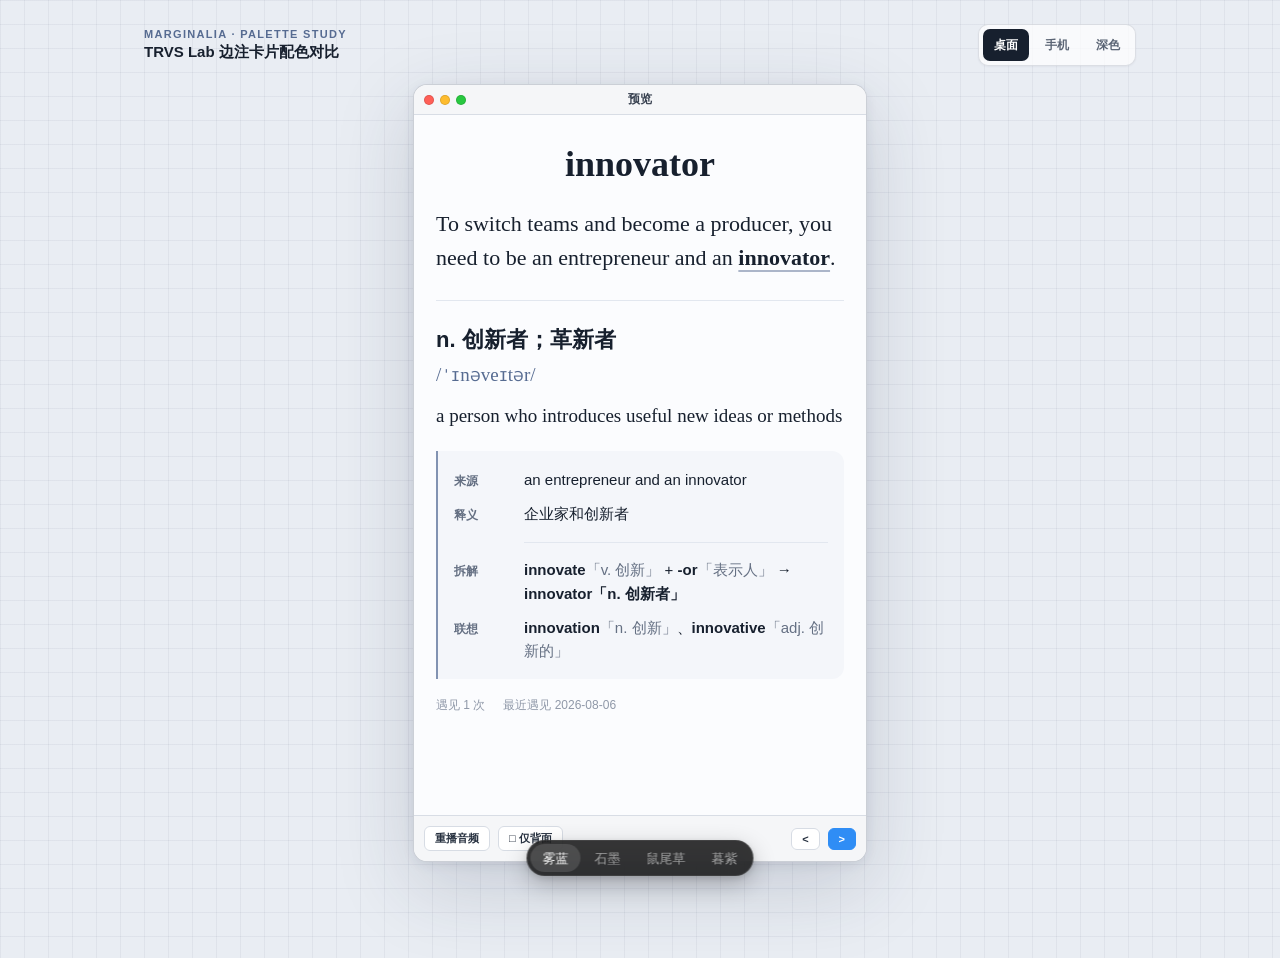
==== design-previews/trvs-lab-card-variants.html @ af43cc05 "feat: 升级词汇卡片视觉与交互体验 - 统一来源、释义、拆解和联想的边注布局并启用鼠尾草配色 - 优化跨端按钮状态、移动端间距、滚动条和背面入场动画 - 补充设计原型、模型合同测试与 Anki 使" ====
<!doctype html>
<html lang="zh-CN">
<head>
  <meta charset="utf-8">
  <meta name="viewport" content="width=device-width, initial-scale=1">
  <title>TRVS Lab · 边注卡片配色对比</title>
  <style>
    :root { --canvas:#e9edf3; --grid:rgba(80,94,118,.07); --ease:cubic-bezier(.23,1,.32,1); }
    * { box-sizing:border-box; }
    html, body { min-height:100%; scrollbar-width:none; -ms-overflow-style:none; }
    html::-webkit-scrollbar, body::-webkit-scrollbar { display:none; width:0; height:0; }
    body { margin:0; color:#17202e; background-color:var(--canvas); background-image:linear-gradient(var(--grid) 1px,transparent 1px),linear-gradient(90deg,var(--grid) 1px,transparent 1px); background-size:24px 24px; font-family:-apple-system,BlinkMacSystemFont,"Segoe UI",sans-serif; -webkit-font-smoothing:antialiased; }
    button { font:inherit; }
    .shell { width:min(100%,1040px); margin:auto; padding:24px 24px 96px; }
    .toolbar { display:flex; align-items:center; justify-content:space-between; gap:16px; margin-bottom:18px; }
    .kicker { margin:0 0 3px; color:#566b91; font-size:11px; font-weight:750; letter-spacing:.12em; text-transform:uppercase; }
    h1 { margin:0; font-size:15px; font-weight:650; }
    .controls { display:flex; gap:5px; padding:4px; border:1px solid rgba(101,112,131,.2); border-radius:10px; background:rgba(255,255,255,.72); box-shadow:0 1px 2px rgba(34,47,72,.05); }
    .control { min-height:32px; padding:0 11px; border:0; border-radius:7px; color:#5b6575; background:transparent; font-size:12px; font-weight:650; cursor:pointer; transition:transform 140ms var(--ease),color 140ms ease,background-color 140ms ease; }
    .control[aria-pressed="true"] { color:#fff; background:#17202e; }
    .control:active { transform:scale(.97); }
    #stage { display:grid; min-height:760px; place-items:start center; }
    .anki-window { width:454px; overflow:hidden; border:1px solid rgba(85,98,119,.3); border-radius:14px; background:#fff; box-shadow:0 24px 80px rgba(34,47,72,.18),0 3px 12px rgba(34,47,72,.08); }
    .anki-window.phone { width:390px; }
    .window-bar { position:relative; display:flex; height:30px; align-items:center; padding:0 10px; border-bottom:1px solid #d8dde5; background:#f5f6f8; }
    .lights { display:flex; gap:6px; }
    .lights i { width:10px; height:10px; border:1px solid rgba(0,0,0,.12); border-radius:50%; }
    .lights i:nth-child(1) { background:#ff5f57; } .lights i:nth-child(2) { background:#febc2e; } .lights i:nth-child(3) { background:#28c840; }
    .window-title { position:absolute; left:50%; color:#394251; font-size:12px; font-weight:650; transform:translateX(-50%); }
    .card { --ink:#17202e; --muted:#657083; --faint:#8f98a8; --line:#e2e7ef; --ipa:#566b91; --mark:rgba(76,96,137,.46); --rail:#8293b2; --note:#f4f6fa; --paper:#fbfcfe; min-height:700px; padding:29px 22px 32px; color:var(--ink); background:var(--paper); }
    .card.graphite { --ink:#202329; --muted:#666a72; --faint:#91949a; --line:#e1e2e4; --ipa:#62666e; --mark:rgba(65,70,78,.36); --rail:#9b9fa6; --note:#f5f5f5; --paper:#fcfcfb; }
    .card.sage { --ink:#1d2926; --muted:#61716c; --faint:#8b9995; --line:#dfe7e3; --ipa:#4f6f67; --mark:rgba(75,106,98,.42); --rail:#8ba49d; --note:#f1f6f4; --paper:#fbfdfc; }
    .card.dusk { --ink:#28232f; --muted:#706779; --faint:#9a92a3; --line:#e6e1e9; --ipa:#6e627e; --mark:rgba(106,92,123,.4); --rail:#a095ad; --note:#f6f3f7; --paper:#fdfbfd; }
    .dark .card { --ink:rgba(255,255,255,.9); --muted:rgba(235,240,250,.62); --faint:rgba(235,240,250,.48); --line:rgba(235,240,250,.13); --ipa:#9eacc7; --mark:rgba(158,172,199,.5); --rail:#7485a8; --note:rgba(158,172,199,.07); --paper:#171b22; }
    .dark .card.graphite { --ink:rgba(255,255,255,.9); --muted:rgba(238,239,242,.6); --faint:rgba(238,239,242,.46); --line:rgba(238,239,242,.12); --ipa:#a4a7ad; --mark:rgba(164,167,173,.45); --rail:#7d8188; --note:rgba(238,239,242,.055); --paper:#1a1b1d; }
    .dark .card.sage { --ink:rgba(246,252,249,.91); --muted:rgba(220,236,230,.6); --faint:rgba(220,236,230,.45); --line:rgba(220,236,230,.12); --ipa:#9bb7af; --mark:rgba(155,183,175,.45); --rail:#708f87; --note:rgba(155,183,175,.065); --paper:#17201e; }
    .dark .card.dusk { --ink:rgba(251,247,253,.91); --muted:rgba(234,224,240,.61); --faint:rgba(234,224,240,.46); --line:rgba(234,224,240,.12); --ipa:#b1a4be; --mark:rgba(177,164,190,.45); --rail:#897a98; --note:rgba(177,164,190,.065); --paper:#1c1921; }
    .front { text-align:center; }
    .word { -webkit-appearance:none; appearance:none; -webkit-tap-highlight-color:transparent; margin:0; padding:0; border:0; border-radius:0; box-shadow:none; min-width:0; min-height:0; outline:none; color:var(--ink); background:transparent; font:650 36px/1.15 Georgia,"Times New Roman",serif; cursor:pointer; transition:transform 140ms var(--ease); }
    .word:active { transform:scale(.97); }
    .word:hover, .word:active, .word:focus { border-color:transparent; box-shadow:none; color:var(--ink); background:transparent; }
    .word:focus { outline:none; }
    .word:focus-visible { outline:3px solid rgba(79,111,103,.18); outline-offset:3px; }
    .sentence { width:fit-content; max-width:100%; margin:22px auto 0; font:400 22px/1.55 Georgia,"Times New Roman",serif; text-align:left; }
    mark { color:inherit; background:transparent; font-weight:700; text-decoration:underline; text-decoration-color:var(--mark); text-decoration-thickness:1.5px; text-underline-offset:5px; }
    .answer { margin-top:24px; padding-top:23px; border-top:1px solid var(--line); animation:answer-reveal 160ms var(--ease) both; }
    .meaning { font-size:22px; font-weight:700; line-height:1.45; }
    .ipa { margin-top:7px; color:var(--ipa); font:19px/1.4 Georgia,"Times New Roman",serif; }
    .definition { margin-top:13px; font:19px/1.52 Georgia,"Times New Roman",serif; }
    .rail { position:relative; margin-top:20px; padding:17px 16px 17px 18px; border-radius:0 12px 12px 0; background:var(--note); }
    .rail::before { position:absolute; inset:0 auto 0 0; width:2px; background:var(--rail); content:""; }
    .row { display:grid; grid-template-columns:60px minmax(0,1fr); gap:10px; align-items:baseline; font-size:15px; line-height:1.55; }
    .row + .row { margin-top:11px; }
    .row.breakdown { position:relative; margin-top:17px; padding-top:16px; }
    .row.breakdown::before { position:absolute; top:0; right:0; left:70px; height:1px; background:var(--line); content:""; }
    .label { color:var(--muted); font-size:12px; font-weight:650; letter-spacing:.04em; }
    .term, .result { font-weight:650; } .gloss { color:var(--muted); }
    .meta { display:flex; flex-wrap:wrap; gap:7px 18px; margin-top:18px; color:var(--faint); font-size:12px; font-variant-numeric:tabular-nums; }
    .review { display:flex; min-height:46px; align-items:center; gap:8px; padding:7px 10px; border-top:1px solid #d8dde5; background:#f5f6f8; color:#26303f; font-size:11px; }
    .review span { padding:4px 10px; border:1px solid #d7dce4; border-radius:6px; background:#fff; font-weight:650; } .review .spacer { flex:1; border:0; background:transparent; } .review .next { color:#fff; border-color:#2f8df5; background:#2f8df5; }
    .proto-picker { position:fixed; bottom:24px; left:50%; transform:translateX(-50%); z-index:2147483647; display:flex; align-items:center; gap:2px; padding:4px; border-radius:999px; background:rgba(10,10,10,.82); -webkit-backdrop-filter:blur(12px) saturate(1.4); backdrop-filter:blur(12px) saturate(1.4); box-shadow:0 0 0 1px rgba(255,255,255,.08) inset,0 8px 24px rgba(0,0,0,.24),0 2px 6px rgba(0,0,0,.12); font-family:-apple-system,BlinkMacSystemFont,"Segoe UI",sans-serif; font-size:13px; line-height:1; -webkit-font-smoothing:antialiased; user-select:none; -webkit-user-select:none; }
    .proto-picker-highlight { position:absolute; top:4px; left:0; height:28px; border-radius:999px; background:rgba(255,255,255,.12); will-change:transform; }
    .proto-picker[data-ready] .proto-picker-highlight { transition:transform 250ms cubic-bezier(.23,1,.32,1),width 250ms cubic-bezier(.23,1,.32,1); }
    .proto-picker-item { position:relative; display:flex; align-items:center; height:28px; padding:0 12px; border:0; border-radius:999px; background:transparent; color:rgba(255,255,255,.55); font:inherit; cursor:pointer; transition:color 150ms ease-out; }
    .proto-picker-item:hover { color:rgba(255,255,255,.85); } .proto-picker-item:active { transform:scale(.97); } .proto-picker-item:focus-visible { outline:2px solid rgba(255,255,255,.4); outline-offset:2px; } .proto-picker-item[data-active] { color:#fff; }
    @keyframes answer-reveal { from{opacity:0;transform:translateY(8px)} to{opacity:1;transform:translateY(0)} }
    @keyframes answer-fade { from{opacity:0} to{opacity:1} }
    @media(max-width:560px) { .shell{padding:14px 14px 96px}.toolbar{align-items:flex-start;flex-direction:column}.anki-window,.anki-window.phone{width:min(100%,390px)}.card{padding-left:18px;padding-right:18px}.row{grid-template-columns:54px minmax(0,1fr);gap:8px}.row.breakdown::before{left:62px}.proto-picker-item{padding:0 10px} }
    @media(prefers-reduced-motion:reduce) { .proto-picker[data-ready] .proto-picker-highlight{transition:none}.control,.word{transition-duration:.01ms}.answer{animation:answer-fade 120ms var(--ease) both} }
  </style>
</head>
<body>
  <div class="shell">
    <header class="toolbar"><div><p class="kicker">Marginalia · palette study</p><h1>TRVS Lab 边注卡片配色对比</h1></div><div class="controls"><button class="control" data-size="desktop" aria-pressed="true">桌面</button><button class="control" data-size="phone" aria-pressed="false">手机</button><button class="control" data-theme aria-pressed="false">深色</button></div></header>
    <main id="stage"></main>
  </div>
  <nav class="proto-picker" aria-label="Prototype variants"><span class="proto-picker-highlight" aria-hidden="true"></span><button class="proto-picker-item" data-active aria-current="true">雾蓝</button><button class="proto-picker-item">石墨</button><button class="proto-picker-item">鼠尾草</button><button class="proto-picker-item">暮紫</button></nav>
  <script>
    const palettes=["fog","graphite","sage","dusk"];
    const state={phone:false,dark:false};
    const card=palette=>`<section class="anki-window ${state.phone?"phone":""} ${state.dark?"dark":""}"><header class="window-bar"><div class="lights"><i></i><i></i><i></i></div><div class="window-title">预览</div></header><article class="card ${palette}"><section class="front"><button class="word" type="button" aria-label="播放 innovator 的发音">innovator</button><div class="sentence">To switch teams and become a producer, you need to be an entrepreneur and an <mark>innovator</mark>.</div></section><section class="answer"><div class="meaning">n. 创新者；革新者</div><div class="ipa">/ˈɪnəveɪtər/</div><div class="definition">a person who introduces useful new ideas or methods</div><section class="rail"><div class="row"><span class="label">来源</span><span>an entrepreneur and an innovator</span></div><div class="row"><span class="label">释义</span><span>企业家和创新者</span></div><div class="row breakdown"><span class="label">拆解</span><span><span class="term">innovate</span><span class="gloss">「v. 创新」</span> + <span class="term">-or</span><span class="gloss">「表示人」</span> → <span class="result">innovator「n. 创新者」</span></span></div><div class="row"><span class="label">联想</span><span><span class="term">innovation</span><span class="gloss">「n. 创新」</span>、<span class="term">innovative</span><span class="gloss">「adj. 创新的」</span></span></div></section><div class="meta"><span>遇见 1 次</span><span>最近遇见 2026-08-06</span></div></section></article><footer class="review"><span>重播音频</span><span>□ 仅背面</span><span class="spacer"></span><span>&lt;</span><span class="next">&gt;</span></footer></section>`;
    const stage=document.getElementById("stage"),picker=document.querySelector(".proto-picker"),highlight=picker.querySelector(".proto-picker-highlight"),items=[...picker.querySelectorAll(".proto-picker-item")]; let current=0;
    function moveHighlight(){const el=items[current];highlight.style.width=el.offsetWidth+"px";highlight.style.transform=`translateX(${el.offsetLeft}px)`}
    function mount(){stage.innerHTML=card(palettes[current])}
    function setActive(i){if(i<0||i>=palettes.length)return;current=i;items.forEach((el,j)=>{el.toggleAttribute("data-active",j===i);j===i?el.setAttribute("aria-current","true"):el.removeAttribute("aria-current")});moveHighlight();const url=new URL(location);url.searchParams.set("v",i+1);history.replaceState(null,"",url);mount()}
    items.forEach((el,i)=>el.addEventListener("click",()=>setActive(i)));window.addEventListener("resize",moveHighlight);
    document.addEventListener("keydown",e=>{if(/^(INPUT|TEXTAREA|SELECT)$/.test(e.target.tagName)||e.target.isContentEditable||e.metaKey||e.ctrlKey||e.altKey)return;const n=parseInt(e.key,10);if(n>=1&&n<=4)setActive(n-1);else if(e.key==="ArrowRight")setActive((current+1)%4);else if(e.key==="ArrowLeft")setActive((current+3)%4)});
    document.querySelectorAll("[data-size]").forEach(button=>button.addEventListener("click",()=>{state.phone=button.dataset.size==="phone";document.querySelectorAll("[data-size]").forEach(item=>item.setAttribute("aria-pressed",item===button?"true":"false"));mount()}));
    document.querySelector("[data-theme]").addEventListener("click",e=>{state.dark=!state.dark;e.currentTarget.setAttribute("aria-pressed",state.dark?"true":"false");mount()});
    setActive((parseInt(new URLSearchParams(location.search).get("v"),10)||1)-1);requestAnimationFrame(()=>requestAnimationFrame(()=>picker.setAttribute("data-ready","")));
  </script>
</body>
</html>
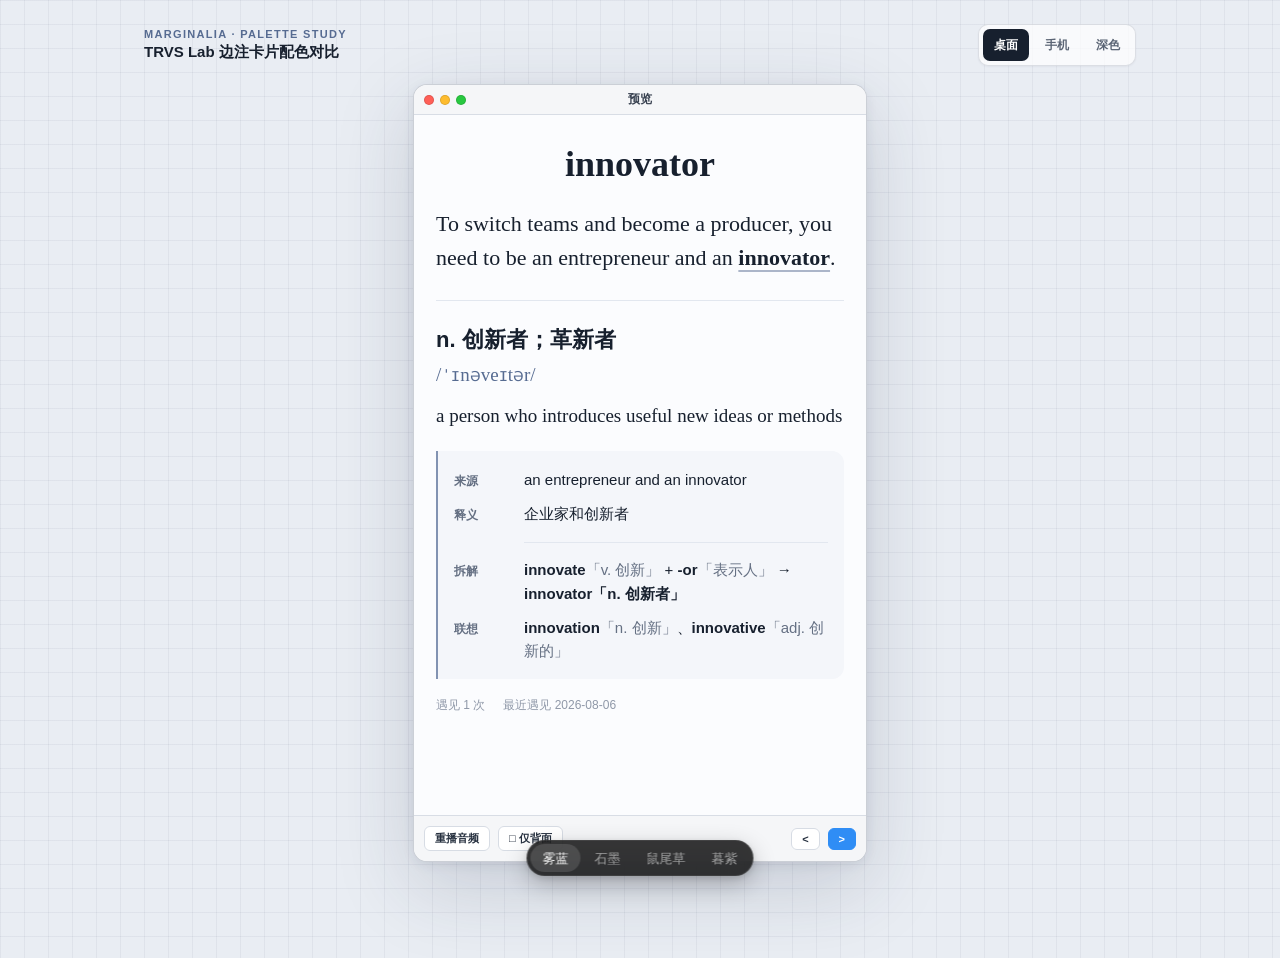
==== commit 8d31291a: "fix: 移除背面卡片入场动画 - 删除答案区的位移与淡入关键帧 - 让背面内容在揭示后立即稳定显示 - 同步更新设计原型与模型合同测试" ====
--- a/design-previews/trvs-lab-card-variants.html
+++ b/design-previews/trvs-lab-card-variants.html
@@ -43,7 +43,7 @@
     .word:focus-visible { outline:3px solid rgba(79,111,103,.18); outline-offset:3px; }
     .sentence { width:fit-content; max-width:100%; margin:22px auto 0; font:400 22px/1.55 Georgia,"Times New Roman",serif; text-align:left; }
     mark { color:inherit; background:transparent; font-weight:700; text-decoration:underline; text-decoration-color:var(--mark); text-decoration-thickness:1.5px; text-underline-offset:5px; }
-    .answer { margin-top:24px; padding-top:23px; border-top:1px solid var(--line); animation:answer-reveal 160ms var(--ease) both; }
+    .answer { margin-top:24px; padding-top:23px; border-top:1px solid var(--line); }
     .meaning { font-size:22px; font-weight:700; line-height:1.45; }
     .ipa { margin-top:7px; color:var(--ipa); font:19px/1.4 Georgia,"Times New Roman",serif; }
     .definition { margin-top:13px; font:19px/1.52 Georgia,"Times New Roman",serif; }
@@ -63,10 +63,8 @@
     .proto-picker[data-ready] .proto-picker-highlight { transition:transform 250ms cubic-bezier(.23,1,.32,1),width 250ms cubic-bezier(.23,1,.32,1); }
     .proto-picker-item { position:relative; display:flex; align-items:center; height:28px; padding:0 12px; border:0; border-radius:999px; background:transparent; color:rgba(255,255,255,.55); font:inherit; cursor:pointer; transition:color 150ms ease-out; }
     .proto-picker-item:hover { color:rgba(255,255,255,.85); } .proto-picker-item:active { transform:scale(.97); } .proto-picker-item:focus-visible { outline:2px solid rgba(255,255,255,.4); outline-offset:2px; } .proto-picker-item[data-active] { color:#fff; }
-    @keyframes answer-reveal { from{opacity:0;transform:translateY(8px)} to{opacity:1;transform:translateY(0)} }
-    @keyframes answer-fade { from{opacity:0} to{opacity:1} }
     @media(max-width:560px) { .shell{padding:14px 14px 96px}.toolbar{align-items:flex-start;flex-direction:column}.anki-window,.anki-window.phone{width:min(100%,390px)}.card{padding-left:18px;padding-right:18px}.row{grid-template-columns:54px minmax(0,1fr);gap:8px}.row.breakdown::before{left:62px}.proto-picker-item{padding:0 10px} }
-    @media(prefers-reduced-motion:reduce) { .proto-picker[data-ready] .proto-picker-highlight{transition:none}.control,.word{transition-duration:.01ms}.answer{animation:answer-fade 120ms var(--ease) both} }
+    @media(prefers-reduced-motion:reduce) { .proto-picker[data-ready] .proto-picker-highlight{transition:none}.control,.word{transition-duration:.01ms} }
   </style>
 </head>
 <body>
